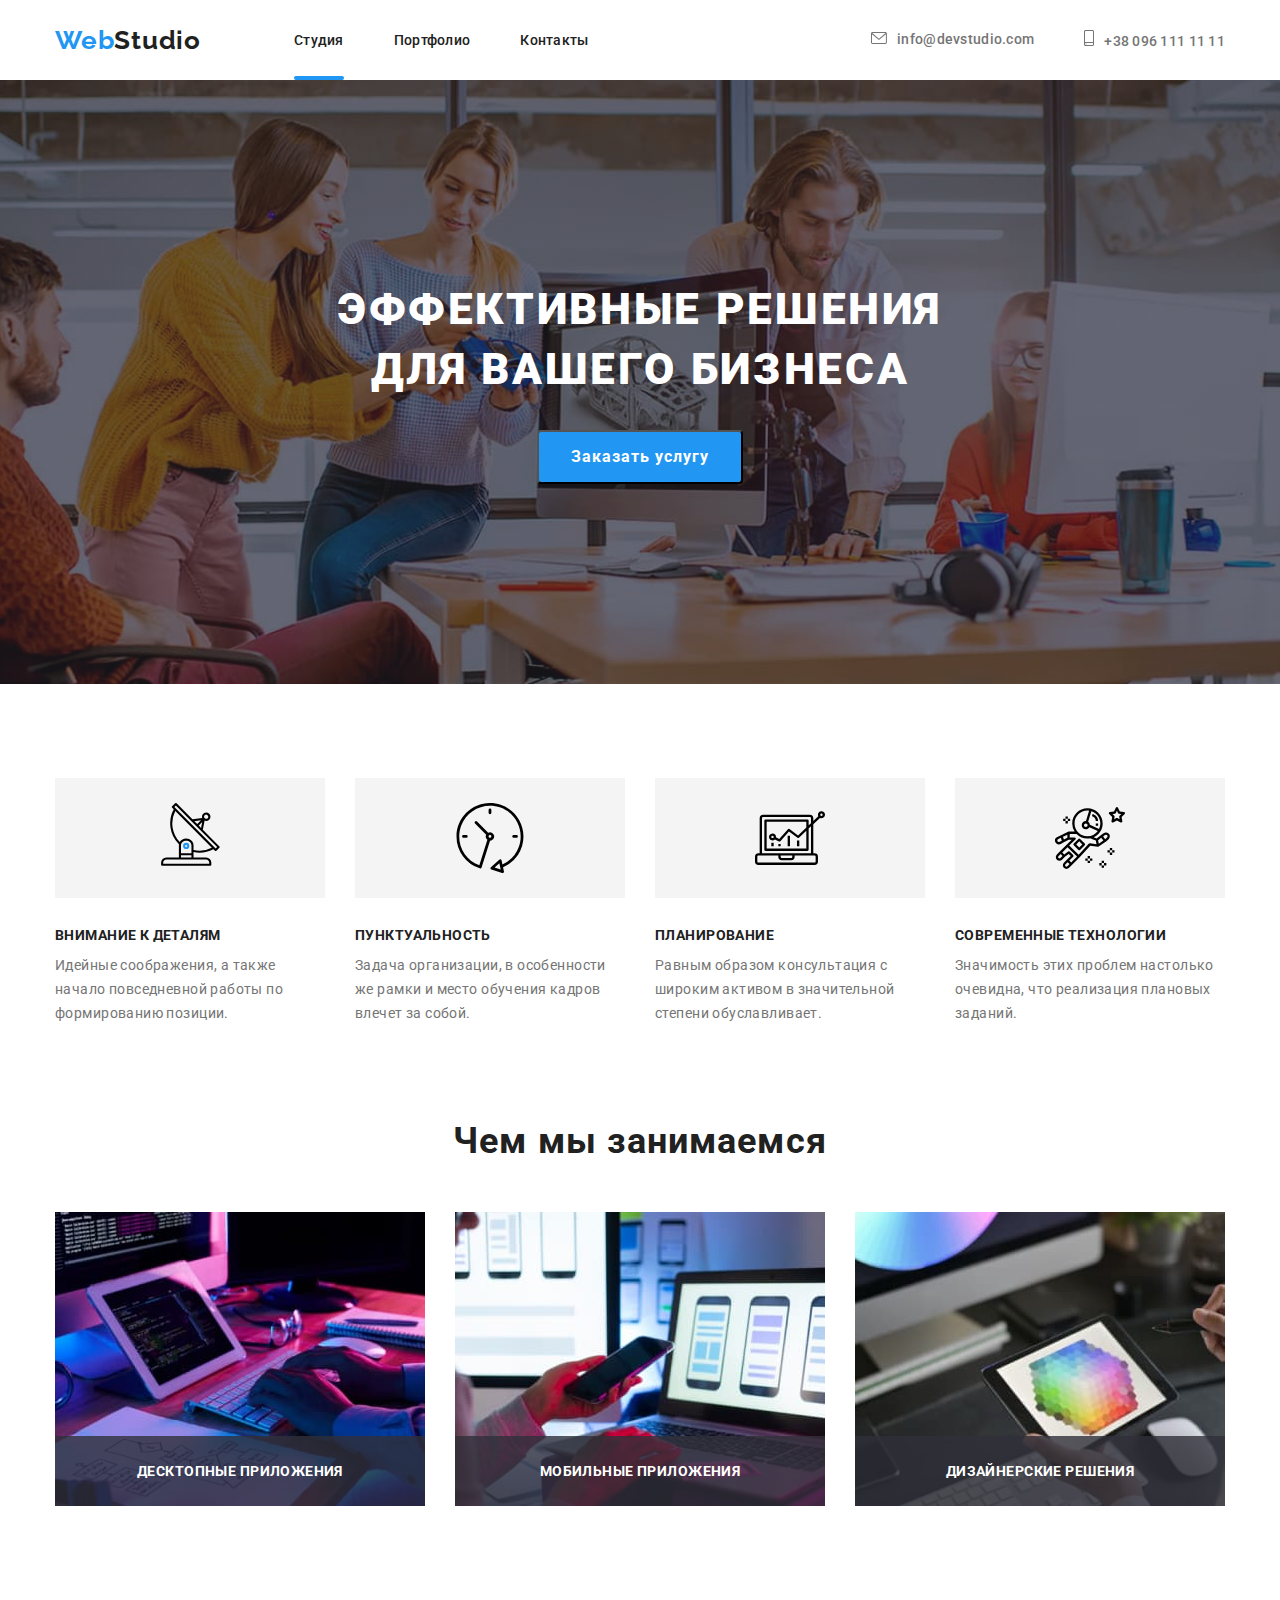
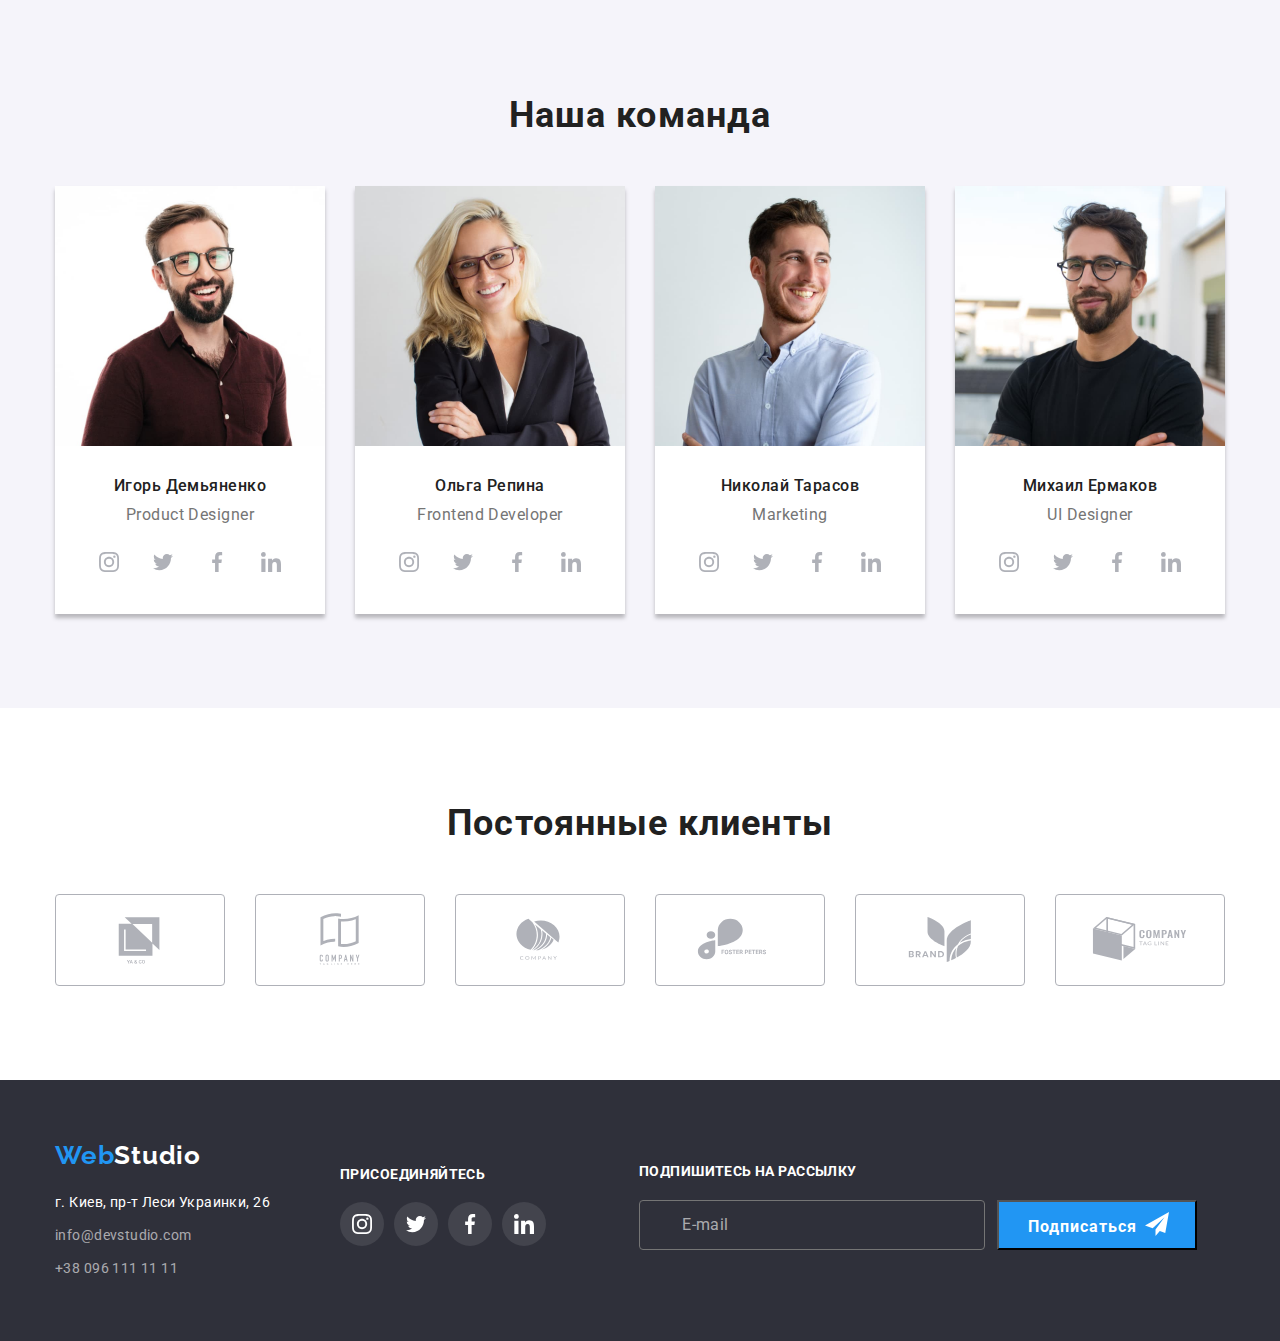
==== index.html @ 15caf830 "add form" ====
<!DOCTYPE html>
<html lang="ru">

<head>
    <meta charset="UTF-8">
    <meta http-equiv="X-UA-Compatible" content="IE=edge">
    <meta name="viewport" content="width=device-width, initial-scale=1.0">
    <title>WebStudio</title>
    <link rel="preconnect" href="https://fonts.googleapis.com">
    <link rel="preconnect" href="https://fonts.gstatic.com" crossorigin>
    <link
        href="https://fonts.googleapis.com/css2?family=Raleway:wght@700&family=Roboto:wght@400;500;700;900&display=swap "
        rel="stylesheet" />
    <link rel="stylesheet" href="https://cdnjs.cloudflare.com/ajax/libs/modern-normalize/1.1.0/modern-normalize.min.css"> 
    <link rel="stylesheet" href="./css/styles.css">
</head>
<body>
    
    <header class="container main-nav">
        
        <a href=""><span class="logo">Web</span><span class="logo-second">Studio</span></a>
        <nav class="">
            <ul class="site-nav list">
                <li class="item"><a href="" class="link activ">Студия</a></li>
                <li class="item"><a href="./portfolio.html" class="link">Портфолио</a></li>
                <li class="item"><a href="" class="link">Контакты</a></li>
            </ul>
        </nav>
            <ul class="auth-nav list">
               <li class="item">
                  
                   <a href="mailto:info@devstudio.com" class="header-contacts">
                       <svg class="icon-contacts" width="16" height="12">
                    <use href="./images/symbol-defs.svg#icon-envelope"></use>
                </svg>info@devstudio.com</a></li>
               <li class="item">
                   
                   <a href="tel:+380961111111" class="header-contacts">
                       <svg class="icon-contacts" width="10" height="16">
                    <use href="./images/symbol-defs.svg#icon-smartphone"></use>
                </svg>+38 096 111 11 11</a></li>
            </ul>
            
    
        
    </header>
    <main>
        <section class="hero">
            <h1 class="hero-title">ЭФФЕКТИВНЫЕ РЕШЕНИЯ<br>ДЛЯ ВАШЕГО БИЗНЕСА</h1>
            <button type="button" class=" pointer hero-button" data-modal-open>Заказать услугу</button>
            <div class="backdrop is-hidden" data-modal>


                <div class="modal">
                                    <form>
                                        <h2 class="modal-title">Оставьте свои данные, мы вам перезвоним</h2>
                                        <div class="form-field">
                                            <label class="label-name" for="name">Имя</label>
                                           <div class="modal-input"><input type="text" name="name" value="" id="name"  />
                                        <svg class="icon-form" width="18" height="18">
                                            <use href="./images/symbol-defs.svg#icon-Vector-3-1"></use>
                                        </svg></div>
                                            
                                        </div>
                                        <div class="form-field">
                                            <label class="label-name" for="tel">Телефон</label>
                                            <div class="modal-input"><input type="text" name="tel" value="" id="tel"  />
                                            <svg class="icon-form" width="18" height="18">
                                                <use href="./images/symbol-defs.svg#icon-Vector-4-1"></use>
                                            </svg></div>
                                        </div>
                                        <div class="form-field">
                                            <label class="label-name" for="mail">Почта</label>
                                           <div class="modal-input"><input type="text" name="mail" value="" id="mail"  />
                                        <svg class="icon-form" width="18" height="18">
                                            <use href="./images/symbol-defs.svg#icon-Vector-5-1"></use>
                                        </svg></div>
                                        </div>

                                        <div class="form-field">
                                            <label class="label-name" for="comment">Коментарий</label>
                                            <textarea name="comment" id="comment" class="comment" cols="" rows="10" placeholder="Введите текст"></textarea>
                                        </div>
                                            <div class="checkbox">
                                                <input type="checkbox" name="accept" value="" id="accept" class="input-checkbox">
                                                <span class="icon-check"><svg  width="15" height="15">
                                                    <use href="./images/symbol-defs.svg#icon-Vector-6"></use></svg></span>
                                            <label for="accept">Соглашаюсь с рассылкой и принимаю <a class="checkbox-link" href="">Условия договора</a></label>
                                        </div>
                                                    
                                                   
                                                    <button class="form-button" type="submit">Отправить</button>
                                    
                                                </form>


                    <button class="modal-close" data-modal-close>
                        <svg class="close" width="11" height="11">
                            <use href="./images/symbol-defs2.svg#icon-Vector"></use>
                        </svg></button>
                </div>
            </div>
        </section>
 
        <section class="section">
            <div class="container">
            <ul class="list section-list">
                <li class="feature">
                    <div class="feature-icons"><svg class="icon-feature" width="70" height="70">
                    <use href="./images/symbol-defs.svg#icon-antenna"></use></svg></div>
                    <h3 class="section-title">ВНИМАНИЕ К ДЕТАЛЯМ</h3>
                    <p class="text">Идейные соображения, а также начало повседневной работы по формированию позиции.</p></li>
                <li class="feature">
                    <div class="feature-icons"><svg class="icon-feature" width="70" height="70">
                    <use href="./images/symbol-defs.svg#icon-clock"></use></svg></div>
                    <h3 class="section-title">ПУНКТУАЛЬНОСТЬ</h3>
                    <p class="text">Задача организации, в особенности же рамки и место обучения кадров влечет за собой.</p></li>
                <li class="feature">
                    <div class="feature-icons"><svg class="icon-feature" width="70" height="70">
                    <use href="./images/symbol-defs.svg#icon-diagram"></use></svg></div>
                    <h3 class="section-title">ПЛАНИРОВАНИЕ</h3>
                    <p class="text">Равным образом консультация с широким активом в значительной степени обуславливает.</p></li>
                <li class="feature">
                    <div class="feature-icons"><svg class="icon-feature" width="70" height="70">
                    <use href="./images/symbol-defs.svg#icon-astronaut"></use></svg></div>
                    <h3 class="section-title">СОВРЕМЕННЫЕ ТЕХНОЛОГИИ</h3>
                    <p class="text">Значимость этих проблем настолько очевидна, что реализация плановых заданий.</p></li>
            </ul>
            </div>
        </section >
        <section class="works">
            <div class="container">
                <h2 class="primary-section-title">Чем мы занимаемся</h2>
                <ul class="list list-works">
                    <li class="work">
                        <img src="images/box1.jpg" alt="ноутбук" width="370">
                        <h3 class="work-title">Десктопные приложения</h3>
                    </li>
                    <li class="work">
                        <img src="images/img2.jpg" alt="телефон" width="370">
                        <h3 class="work-title">Мобильные приложения</h3>
                    </li>
                    <li class="work">
                        <img src="images/img3.jpg" alt="планшет" width="370">
                        <h3 class="work-title">Дизайнерские решения</h3>
                    </li>
                </ul>
            </div>
        </section>
        <section class="team">
            <div class="container">
            <h2 class="team-section-title">Наша команда</h2>
            
                <ul class="list team-section">
                <li class="team-card"><img src="images/photo1.jpg" alt="" width="270">
                    <div class="card"><h3 class="team-names">Игорь Демьяненко</h3>
                    <p class="specialies">Product Designer</p>
                    <ul class="social-team">
                        <li class="list social-list">
                            <a href="" class="social-link">
                                <svg class="icon-team" width="20" height="20">
                                <use href="./images/symbol-defs.svg#icon-instagram"></use>
                            </svg></a>
                        </li>
                        <li class="list social-list">
                            <a href="" class="social-link">
                                <svg class="icon-team" width="20" height="20">
                                <use href="./images/symbol-defs.svg#icon-twitter"></use>
                            </svg></a>
                        </li>
                        <li class="list social-list">
                            <a href="" class="social-link">
                                <svg class="icon-team" width="20" height="20">
                                <use href="./images/symbol-defs.svg#icon-facebook"></use>
                            </svg></a>
                        </li>
                        <li class="list social-list">
                            <a href="" class="social-link">
                                <svg class="icon-team" width="20" height="20">
                                <use href="./images/symbol-defs.svg#icon-linkedin"></use>
                            </svg></a>
                        </li>
                    </ul>
                </div>
                </li>
                <li class="team-card"><img src="images/photo2.jpg" alt="" width="270">
                    <div class="card"><h3 class="team-names">Ольга Репина</h3>
                    <p class="specialies">Frontend Developer</p>
                        <ul class="social-team">
                            <li class="list social-list">
                                <a href="" class="social-link">
                                    <svg class="icon-team" width="20" height="20">
                                        <use href="./images/symbol-defs.svg#icon-instagram"></use>
                                    </svg></a>
                            </li>
                            <li class="list social-list">
                                <a href="" class="social-link">
                                    <svg class="icon-team" width="20" height="20">
                                        <use href="./images/symbol-defs.svg#icon-twitter"></use>
                                    </svg></a>
                            </li>
                            <li class="list social-list">
                                <a href="" class="social-link">
                                    <svg class="icon-team" width="20" height="20">
                                        <use href="./images/symbol-defs.svg#icon-facebook"></use>
                                    </svg></a>
                            </li>
                            <li class="list social-list">
                                <a href="" class="social-link">
                                    <svg class="icon-team" width="20" height="20">
                                        <use href="./images/symbol-defs.svg#icon-linkedin"></use>
                                    </svg></a>
                            </li>
                        </ul>
                </div></li>
                <li class="team-card"><img src="images/photo3.jpg" alt="" width="270">
                    <div class="card"><h3 class="team-names">Николай Тарасов</h3>
                    <p class="specialies">Marketing</p>
                                    <ul class="social-team">
                                        <li class="list social-list">
                                            <a href="" class="social-link">
                                                <svg class="icon-team" width="20" height="20">
                                                    <use href="./images/symbol-defs.svg#icon-instagram"></use>
                                                </svg></a>
                                        </li>
                                        <li class="list social-list">
                                            <a href="" class="social-link">
                                                <svg class="icon-team" width="20" height="20">
                                                    <use href="./images/symbol-defs.svg#icon-twitter"></use>
                                                </svg></a>
                                        </li>
                                        <li class="list social-list">
                                            <a href="" class="social-link">
                                                <svg class="icon-team" width="20" height="20">
                                                    <use href="./images/symbol-defs.svg#icon-facebook"></use>
                                                </svg></a>
                                        </li>
                                        <li class="list social-list">
                                            <a href="" class="social-link">
                                                <svg class="icon-team" width="20" height="20">
                                                    <use href="./images/symbol-defs.svg#icon-linkedin"></use>
                                                </svg></a>
                                        </li>
                                    </ul>
                </div></li>
                <li class="team-card"><img src="images/photo4.jpg" alt="" width="270">
                    <div class="card"><h3 class="team-names">Михаил Ермаков</h3>
                    <p class="specialies">UI Designer</p>
                                    <ul class="social-team">
                                        <li class="list social-list">
                                            <a href="" class="social-link">
                                                <svg class="icon-team" width="20" height="20">
                                                    <use href="./images/symbol-defs.svg#icon-instagram"></use>
                                                </svg></a>
                                        </li>
                                        <li class="list social-list">
                                            <a href="" class="social-link">
                                                <svg class="icon-team" width="20" height="20">
                                                    <use href="./images/symbol-defs.svg#icon-twitter"></use>
                                                </svg></a>
                                        </li>
                                        <li class="list social-list">
                                            <a href="" class="social-link">
                                                <svg class="icon-team" width="20" height="20">
                                                    <use href="./images/symbol-defs.svg#icon-facebook"></use>
                                                </svg></a>
                                        </li>
                                        <li class="list social-list">
                                            <a href="" class="social-link">
                                                <svg class="icon-team" width="20" height="20">
                                                    <use href="./images/symbol-defs.svg#icon-linkedin"></use>
                                                </svg></a>
                                        </li>
                                    </ul>
                </div></li>
        
         </ul>
        </div>
        </section>

        
        <section class="clients">
            <div class="container">
            <h2 class="clients-title">Постоянные клиенты</h2>
            <ul class="clients-list">
                <li class="list">
                    <a href="" class="client">
                     <svg class="icon-client" width="106" height="60">
                     <use href="./images/symbol-defs.svg#icon-Logo"></use>
                    </svg>   
                    </a>
                </li>
                <li class="list">
                    <a href="" class="client">
                    <svg class="icon-client" width="106" height="60">
                    <use href="./images/symbol-defs.svg#icon-Logo1"></use>
                    </svg>    
                    </a>
                </li>
                <li class="list">
                    <a href="" class="client">
                    <svg class="icon-client" width="106" height="60">
                    <use href="./images/symbol-defs.svg#icon-Logo2"></use>
                    </svg>    
                    </a>
                </li>
                <li class="list">
                    <a href="" class="client">
                    <svg class="icon-client" width="106" height="60">
                    <use href="./images/symbol-defs.svg#icon-Logo3"></use>
                    </svg>    
                    </a>
                </li>
                <li class="list">
                    <a href="" class="client">
                    <svg class="icon-client" width="106" height="60">
                     <use href="./images/symbol-defs.svg#icon-Logo4"></use>
                    </svg>    
                    </a>
                </li>
                <li class="list">
                    <a href="" class="client">
                    <svg class="icon-client" width="106" height="60">
                    <use href="./images/symbol-defs.svg#icon-Logo5"></use>
                    </svg>    
                    </a>
                </li>

            </ul>
            </div>
        </section>
    </main>
<footer>
    <div class="container">
        <div class="footer-colunms">
        <div class="footer-colunm1">
         <a href=""><div class="logo-footer"><span class="logo">Web</span><span class="logo-third">Studio</span></div></a>
         <address>
            <p class=address-title>г. Киев, пр-т Леси Украинки, 26</p>
                 <a href="mailto:info@devstudio.com" class="contacts">info@devstudio.com</a>
                 <a href="tel:+380961111111" class="contacts">+38 096 111 11 11</a>
            
         </address>
         </div>
        <div class="footer-colunm2">
            <p class="footer-title">присоединяйтесь</p>
            <ul class="social-footer">
        
             <li class="list social-list">
                <a href="" class="social-list-footer">
                    <svg class="icon-footer" width="20" height="20">
                        <use href="./images/symbol-defs.svg#icon-instagram"></use>
                    </svg></a>
            </li>
            <li class="list social-list">
                <a href="" class="social-list-footer">
                    <svg class="icon-footer" width="20" height="20">
                        <use href="./images/symbol-defs.svg#icon-twitter"></use>
                    </svg></a>
            </li>
            <li class="list social-list">
                <a href="" class="social-list-footer">
                    <svg class="icon-footer" width="20" height="20">
                        <use href="./images/symbol-defs.svg#icon-facebook"></use>
                    </svg></a>
            </li>
            <li class="list social-list">
                <a href="" class="social-list-footer">
                    <svg class="icon-footer" width="20" height="20">
                        <use href="./images/symbol-defs.svg#icon-linkedin"></use>
                    </svg></a>
            </li>
        </ul>
         </div>
            <div class="footer-colunm3">
                <label class="sign" for="mail">Подпишитесь на рассылку</label>
                <div class="sign-input">
                <input type="text" name="mail" class="input" id="mail" placeholder="E-mail"/>
                   <div class="ftr-btn"><button class="footer-button" type="submit">Подписаться</button>
                    <svg class="icon-footer-button" width="24" height="24">
                        <use href="./images/symbol-defs.svg#icon-icon-send"></use>
                    </svg></div>
                </div>
            </div>
      </div>

    </footer>
    <script src="./js/modal.js"></script>
    </body>
    </html>
---- css/styles.css ----
:root {
  --primary-text-color: #757575;
  --title-text-color: #212121;
  --accent-color: #2196f3;
  --primary-bg-color: #ffffff;
  --accent-bg-color: #2f303a;
}
body {
  font-family: Roboto, sans-serif;
  background-color: var(--primary-bg-color);
  color: var(--primary-text-color);
  font-size: 14px;
  font-weight: 400;
  line-height: 1.17;
}

.container {
  margin-left: auto;
  margin-right: auto;
  width: 1200px;
  padding-left: 15px;
  padding-right: 15px;
  
  
}
.logo {
  font-family: raleway;
  color: var(--accent-color);
  font-style: normal;
  font-weight: bold;
  font-size: 26px;
  line-height: 1.19;
  letter-spacing: 0.03em;
}
.logo-second {
  font-family: raleway;
  color: #212121;
  font-size: 26px;
  font-weight: 700;
  line-height: 1.19;
  letter-spacing: 0.03em;
}
.logo-third {
  font-family: raleway;
  color: #ffffff;
  font-size: 26px;
  font-weight: 700;
  line-height: 1.19;
  letter-spacing: 0.03em;
}

/* голубой цвет 2196F3 
основной текст  #757575
заголовки 212121
фон футера  #2F303A 
фон хедера #FFFFFF;

*/
a {
  text-decoration: none;
}

.list {
  list-style: none;
  padding: 0;
  margin: 0;
}



.button {
  background-color: var(--accent-color);
  color: var(--primary-bg-color);
  
}

.pointer {
  cursor: pointer;
}
.filter {
  display: flex;
  justify-content: center; 
}
img {
 display: block;
 width: 100%;
 height: auto;
}




.line {
    border-bottom: 1px solid #ECECEC;
}
.main-nav {
  display: flex;
  align-items: center;
  

}
.site-nav {
  
  display: flex;
  margin-left: 93px;
  
}
.item {
  position: relative;
  display: flex;
  align-items: center;
  transition: 2500ms cubic-bezier(0.4, 0, 0.2, 1);
}

.site-nav .item +.item {
  margin-left: 50px;
  
}
.link {
  position: relative;
  display: block;
  font-weight: 500;
  font-size: 14px;
  line-height: 1.17;
  letter-spacing: 0.02em;
  color: #212121;
  padding-top: 32px;
  padding-bottom: 32px;
  color: var(--title-text-color);
 
  transition: 250ms cubic-bezier(0.4, 0, 0.2, 1);
  
}
.link:hover,
.link:focus {
  color: var(--accent-color);

  
  
}
.link::after {

  content: '';
  position: absolute;
  display: block;
  width: 100%;
  height: 4px;
  border-radius: 2px;
  background-color:var(--accent-color);
  left: 0;
  bottom: 0;
  opacity: 0;
  transition: 250ms cubic-bezier(0.4, 0, 0.2, 1);
}
.link:focus::after,
.link:hover::after {
  opacity: 1;
  
}
.activ::after {
 opacity: 1;
}
.auth-nav {
display: flex;
margin-left: auto;

}
.auth-nav .item + .item {
  margin-left: 50px;
  
}

.header-contacts {
 
  color: var(--primary-text-color);
  font-size: 14px;
  font-style: normal;
  font-weight: 500;
  line-height: 1.14;
  letter-spacing: 0.02em;
  transition: 250ms cubic-bezier(0.4, 0, 0.2, 1);
}


.contacts:hover,
.contacts:focus {
  color: #2196f3;
  
  
}

.icon-contacts {
 fill: currentColor;
 margin: 0;
 margin-right: 10px;
}



.contacts {
  display: block;
  margin-bottom: 9px;
  color: rgba(255, 255, 255, 0.6);
  font-style: normal;
  font-weight: normal;
  font-size: 14px;
  line-height: 1.71;
  letter-spacing: 0.03em;
  transition: 250ms cubic-bezier(0.4, 0, 0.2, 1);
}
.contacts:last-child {
  margin-bottom: 0;
}
.header-contacts:hover,
.header-contacts:focus {
  color: #2196f3;
 
}
.hero {
  background-color: var(--accent-bg-color);
  text-align: center;
  padding-top: 200px;
  padding-bottom: 200px;
  max-width: 1600px;
  margin-left: auto;
  margin-right: auto;
  
  background-image: linear-gradient(
    to right,
    rgba(47, 48, 58, 0.4),
    rgba(47, 48, 58, 0.4)),
    url(../images/Img-bg.jpg);
  background-repeat: no-repeat;
  background-position: center;
  background-size: cover; 
}

.hero-title {
  margin-top: 0;
  margin-bottom: 30px;
  color: var(--primary-bg-color);
  font-style: normal;
  font-weight: 900;
  font-size: 44px;
  line-height: 1.36;

  letter-spacing: 0.06em;
  text-transform: uppercase;
}

.hero-button { 

  margin-left: auto;
  margin-right: auto;
  
  padding: 10px 32px;
  background-color: var(--accent-color);
  color: var(--primary-bg-color);
  font-style: normal;
  font-weight: bold;
  font-size: 16px;
  line-height: 1.88;
  display: flex;
  align-items: center;
  text-align: center;
  letter-spacing: 0.06em;
  border-radius: 4px;
}

.backdrop {
  position: fixed;
  top: 0;
  left: 0;
  width: 100%;
  height: 100%;
  background-color: rgba(0, 0, 0, 0.2);;
  transition: 250ms cubic-bezier(0.4, 0, 0.2, 1);
  z-index: 1;
  
}
.backdrop.is-hidden {
 opacity: 0;
 pointer-events: none;
}
.modal {
  
  display: flex;
  position: relative;
  margin: 0;
  padding: 0 40px;
  top: 50%;
  left: 50%;
  transform: translate(-50%, -50%);
  width: 528px;
  height: 581px;
  background-color: var(--primary-bg-color);
 border-radius: 4px;

}
.modal-close {
  position: absolute;
  display: flex;
  margin-top: 8px;
  margin-right: 8px;
  margin-left: auto;
  top: 0;
  right: 0;
  width: 30px;
  height: 30px;
  box-sizing: border-box;
  border: 1px solid rgba(0, 0, 0, 0.1);
  border-radius: 50%;
  justify-content: center;
  align-items: center;
  cursor: pointer;
  background: var(--primary-bg-color);
 transition: 250ms cubic-bezier(0.4, 0, 0.2, 1);
}
.modal-close:hover {
  fill: #2196F3;
}

.modal-title {
font-style: normal;
font-weight: bold;
font-size: 20px;
line-height: 1.15;
text-align: center;
letter-spacing: 0.03em;

color: var(--title-text-color);
}

.form {
display: flex;
}

.label-name {
  display: flex;
  justify-content: flex-start;
  font-style: normal;
font-weight: normal;
font-size: 12px;
line-height: 14px;


letter-spacing: 0.01em;

color: var(--primary-text-color);
}
input {
  width: 448px;
  height: 40px;
  border-radius: 4px;
  padding-left: 42px;
  border: 1px solid rgba(33, 33, 33, 0.2);
  box-sizing: border-box;
  border-radius: 4px;
  cursor: pointer;
}
.modal-input {
  
  display: inline-flex;
  position: relative;
  margin-bottom: 10px;
  border: 1px solid var(--primary-text-color);
  box-sizing: border-box;
  border-radius: 4px;
  transition: 250ms cubic-bezier(0.4, 0, 0.2, 1);
  
}


.form-field {

  position: relative;
  display: flex;
  margin: 0;
  flex-direction: column;
  margin-bottom: 10px;
  
}
.modal-input:hover {
  cursor: pointer;
 border: 1px solid var(--accent-color);
box-sizing: border-box;
border-radius: 4px;

}
.modal-input:hover .icon-form {
  fill: var(--accent-color);
  
}
.icon-form {
  position: absolute;
  left: 12px;
  bottom: 11px;
  border: none;
  fill: var(--title-text-color);
  transition: 250ms cubic-bezier(0.4, 0, 0.2, 1);
}
textarea {
  resize: none;
  width: 448px;
  height: 120px;
  padding: 12px 16px;
  transition: 250ms cubic-bezier(0.4, 0, 0.2, 1);
}
.comment {
  box-sizing: border-box;
  border: 1px solid var(--primary-text-color);
  border-radius: 4px;
  transition: 250ms cubic-bezier(0.4, 0, 0.2, 1);
}
.comment:hover {
  cursor: pointer;
    box-sizing: border-box;
  border: 1px solid var(--accent-color);
}

.comment::placeholder {
  font-style: normal;
font-weight: normal;
font-size: 14px;
line-height: 1.14;
letter-spacing: 0.01em;

color: rgba(117, 117, 117, 0.5);

}
.checkbox {
  
display: flex;
flex-direction: row;
width: 425px;
height: 24px;
padding-top: 19px;
margin-bottom: 60px;
color: var(--primary-text-color);
margin-left: auto;
margin-right: auto;

}
.icon-check {
  display: inline-block;
  margin-right: 7px;
  border: 2px solid #2a2a2a;
  border-radius: 4px;
background-color: var(--primary-bg-color);
  width: 17px;
  height: 17px;
  margin-right: 9px;
   transition: 250ms cubic-bezier(0.4, 0, 0.2, 1);
}
.input-checkbox:checked + .icon-check{
 
 background-color: var(--accent-color);
 border-color: var(--accent-color);
 background-size: contain;
 background-origin: border-box;
}
.input-checkbox {
  -webkit-appearance: none;
  -moz-appearance: none;
  appearance: none;
  opacity: 0;
  
  position: absolute;
  
  width: 16px;
  height: 15px;
  margin-right: 9px;
  
}
.checkbox-link {
  color: var(--accent-color);
  text-decoration: underline;
}
.form-button {
  width: 200px;
  height: 50px;
  color: #fff;
  background-color: var(--accent-color);
  font-style: normal;
font-weight: bold;
font-size: 16px;
line-height: 1.19;

padding: auto;
letter-spacing: 0.06em;
cursor: pointer;
}

 .list-works {
   display: flex;
 }
 .team-section {
   display: flex;
   
    
 }
 .social-list {
   display: flex;
   justify-content: space-around;
  align-content: center;
  align-items: center;
  justify-content: center;
  
 }
 .social-list:last-child {
 margin-right: 0;
 }
.social-team {
margin: 0;
padding: 16px 32px 0px 32px;
display: flex;
justify-content: space-between;
background-color: var(--primary-bg-color);
}
.icon-team {
  display: flex;
  fill: #AFB1B8;
}

.social-link {
  display: flex;
  width: 44px;
  height: 44px;
  border-radius: 50%;
  align-content: center;
  align-items: center;
  justify-content: center;
  transition: 250ms cubic-bezier(0.4, 0, 0.2, 1);
 
}
.social-link:focus,
.social-link:hover {
 background-color: var(--accent-color);
}
.social-link:focus .icon-team,
.social-link:hover .icon-team {
  fill: var(--primary-bg-color);
}

 .team {
   background-color: #F5F4FA;
   padding-top: 94px;
   padding-bottom: 94px;
 }
 .team-card {
   margin-right: 30px;
   box-shadow: 0px 4px 4px rgba(0, 0, 0, 0.25);
 }
 .team-card:last-child {
   margin-right: 0;
 }
.team-section-title {
  
  margin: 0;
  margin-bottom: 50px;
  color: var(--title-text-color);
  font-style: normal;
  font-weight: 700;
  font-size: 36px;
  line-height: 1.17;
  text-align: center;
  letter-spacing: 0.03em;
}
.team-names {
  margin: 0;
  
  margin-bottom: 10px;
  color: var(--title-text-color);
  font-style: normal;
  font-weight: 500;
  font-size: 16px;
  line-height: 1.19;
  text-align: center;
  letter-spacing: 0.03em;
}
.card {
  padding-top: 30px;
  padding-bottom: 30px;
  background-color: var(--primary-bg-color);
}
.specialies {
  margin: 0;
  
  color: var(--primary-text-color);
  font-style: normal;
  font-weight: 400;
  font-size: 16px;
  line-height: 1.19;
  text-align: center;
  letter-spacing: 0.03em;
}
.section,
.works {
  padding-bottom: 94px;
}
.section{
  padding-top: 94px;
}
.section-title {
  padding: 0;
  margin: 0;
  margin-bottom: 10px;
  color: var(--title-text-color);
  font-style: normal;
  font-weight: bold;
  font-size: 14px;
  line-height: 1.14;
  letter-spacing: 0.03em;
  text-transform: uppercase;
}
.section-list {
  display: flex;
}
.text {
  margin: 0;
  color: var(--primary-text-color);
  font-style: normal;
  font-weight: 400;
  font-size: 14px;
  line-height: 1.71;
  letter-spacing: 0.03em;
}

.feature {
  margin: 0;
  width: 270px;
  margin-right: 30px;
  justify-content: space-between;
}
.feature:last-child {
  margin-right: 0;
}
.feature-icons {
  display: flex;
  margin-bottom: 30px;
  height: 120px;
  justify-content: center;
  align-items: center;
  background-color: #f5f4f4;
}

 
.primary-section-title {
  margin-top: 0;
  margin-bottom: 50px;
  color: var(--title-text-color);
  font-style: normal;
  font-weight: 700;
  font-size: 36px;
  line-height: 1.17;
  text-align: center;
  letter-spacing: 0.03em;
}
.list-works {
  display: flex;
}
.work:last-child {
  margin-right: 0;
}
.work {
 position: relative;
  margin: 0;
  padding: 0;
  margin-right: 30px;
  flex-basis: calc((100%-60px) / 3);
}
.work-title {
  position: absolute;
  bottom: 0;
  margin: 0;
  display: inline-flex;
  justify-content: center;
  align-items: center;
  width: 100%;
  height: 70px;
  font-family: Roboto;
  font-style: normal;
  font-weight: bold;
  font-size: 14px;
  line-height: 16px;
  text-align: center;
  letter-spacing: 0.03em;
  text-transform: uppercase;

  color: #FFFFFF;
  background: rgba(47, 48, 58, 0.8);
}
.clients {
  
  padding-top: 94px;
  padding-bottom: 94px;
  transition: 2500ms cubic-bezier(0.4, 0, 0.2, 1);
}
.clients-list {
  display: flex;
  padding: 0;
  margin: 0;
  justify-content: space-between;
}

.icon-client {
  fill: #AFB1B8;
  transition: 250ms cubic-bezier(0.4, 0, 0.2, 1);
  
}


.client {
  display: flex;
  margin-right: 30px;
  width: 170px;
  height: 92px;
  background-color: var(--primary-bg-color);
  align-items: center;
  justify-content: center;
  box-sizing: border-box;
  border: 1px solid #AFB1B8;
  border-radius: 4px;
  transition: 250ms cubic-bezier(0.4, 0, 0.2, 1);
}
.client:focus,
.client:hover {
  border: 1px solid var(--accent-color);
  
}

.client:focus .icon-client,
.client:hover .icon-client {
  fill:  var(--accent-color); 
}
.client:last-child {
  margin-right: 0;
}

.clients-title {
  margin: 0;
  margin-bottom: 50px;
  color: var(--title-text-color);
  font-style: normal;
  font-weight: 700;
  font-size: 36px;
  line-height: 1.17;
  text-align: center;
  letter-spacing: 0.03em; 
}


}
.portfolio {
  margin-top: 94px;
  margin-bottom: 94px;
}
.portfolio-buttons {
  padding: 6px 22px;

  font-family: Roboto;
  color: var(--title-text-color);
  font-style: normal;
  font-weight: 500;
  font-size: 16px;
  line-height: 1.62;
  text-align: center;
  letter-spacing: 0.03em;
  background: #F5F4FA;
  border-radius: 4px;
  border: rgba(0,0,0,0.3);
  transition: 250ms cubic-bezier(0.4, 0, 0.2, 1);
}
.portfolio-buttons:hover,
.portfolio-buttons:focus {
  background-color: var(--accent-color);
  color: var(--primary-bg-color);
  box-shadow: 0px 3px 1px rgba(0, 0, 0, 0.1), 0px 1px 2px rgba(0, 0, 0, 0.08), 0px 2px 2px rgba(0, 0, 0, 0.12);
  
}
.filter .item {
    margin: 0;
    margin-bottom: 50px;
    margin-right: 8px;
}
.filter .item:last-child {
  margin-right: 0;
}
.portfolio {
  margin: 0;
  padding-bottom: 94px;
  padding-top: 94px;
}


.portfolio-title {
  margin: 0;
  margin-bottom: 4px;
  color: var(--title-text-color);
  font-style: normal;
  font-weight: bold;
  font-size: 18px;
  line-height: 2;
  letter-spacing: 0.06em;
}

.section-text-portfolio {
  margin: 0;
  color: var(--primary-text-color);
  font-style: normal;
  font-weight: 400;
  font-size: 16px;
  line-height: 1.88;
  letter-spacing: 0.03em;
}
.portfolio-list {
  display: flex;
  flex-wrap: wrap;

}
.group {
  width: calc((100% - 60px) / 3);
  margin-right: 30px;
  margin-left: 0;
  margin-bottom: 30px;
  transition: 250ms cubic-bezier(0.4, 0, 0.2, 1);
  
}
.group:focus,
.group:hover {
  box-shadow: 0px 1px 1px rgba(0, 0, 0, 0.12), 0px 4px 4px rgba(0, 0, 0, 0.06), 1px 4px 6px rgba(0, 0, 0, 0.16);
  
}
.group-item {
  border-left: 1px solid  #EEEEEE;
  border-right: 1px solid  #EEEEEE;
  border-bottom: 1px solid  #EEEEEE;
  padding-left: 24px;
  padding-right: 24px;
  padding-top: 20px;
  padding-bottom: 20px;
  
}

.group:nth-child(3n) {
 margin-right: 0;
}
.group:nth-last-child(-n + 3) {
  margin-bottom: 0;
}
.thumb {
  position: relative;
  overflow: hidden;
}

.overlay {
  content: '';

  position: absolute;
  display: inline-block;
  font-style: normal;
  font-weight: normal;
  font-size: 18px;
  line-height: 1.6;
  letter-spacing: 0.03em;
  width: 100%;
  height: 100%;
  bottom: 0;
  left: 0;
  color: var(--primary-bg-color);
  padding: 63px 24px;
  background-color: rgba(33, 150, 243, 0.9);
  
  transform: translateY(100%);
  transition: 250ms cubic-bezier(0.4, 0, 0.2, 1);
  
} 
.group:focus .overlay,
.group:hover .overlay {
    transform: translateY(0);
    
}
.address-title {
  margin: 0;
  margin-bottom: 9px;
  color: var(--primary-bg-color);
  font-style: normal;
  font-weight: 400;
  font-size: 14px;
  line-height: 1.71;
  letter-spacing: 0.03em;
}

footer {
  padding-top: 60px;
  padding-bottom: 60px;
  background-color: var(--accent-bg-color);
}
.logo-footer {
  margin-bottom: 20px;
}
.footer-colunms {
  display: flex;
  padding: 0;
  margin: 0;
  
}
.social-footer {
  margin: 0;
  margin-top: 20px;
  padding: 0;
  display: flex;
  justify-content: space-between;
}
.social-list-footer {
   display: flex;
  width: 44px;
  height: 44px;
  border-radius: 50%;
  align-content: center;
  align-items: center;
  justify-content: center;
  background-color: #43444D;
  transition: 250ms cubic-bezier(0.4, 0, 0.2, 1);
}

.social-list-footer:focus,
.social-list-footer:hover {
  background-color: #2196F3;
}
.footer-colunm2 {
  margin-top: 12px;
  margin-left: 70px;
  width: 206px;
  height: 80px;
}
.footer-title {
  font-style: normal;
font-weight: bold;
font-size: 14px;
line-height: 16px;
letter-spacing: 0.03em;
text-transform: uppercase;
color: #FFFFFF;
}

.icon-footer {
  fill: #fff;
}
.footer-colunm3 {
  
  display: flex;
  flex-direction: column;
  padding: 0;
  width: 570px;
  height: 86px;
  
  margin-left: 93px;
  margin-top: 12px;
  padding-top: 12px;
  
}
.sign {
  color: var(--primary-bg-color);
  padding: 0;
  font-style: normal;
  font-weight: bold;
  font-size: 14px;
  line-height: 1.14;
  letter-spacing: 0.03em;
  text-transform: uppercase;
  margin-bottom: 20px;
  

}
.sign-input {
  display: flex;
  flex-direction: row;
  margin: 0;
margin-right: 12px;
  
}
.sign-input> input {
  box-sizing: border-box;
  border: 1px solid var(--primary-text-color);
  background-color: var(--accent-bg-color);
  width: 358px;
  height: 50px;

}
.footer-button {
 position: relative;
  width: 200px;
  height: 50px;
  color: #fff;
  background-color: var(--accent-color);
  font-style: normal;
  font-weight: bold;
  font-size: 16px;
  line-height: 1.88;

  padding: 10px 62px 10px 29px;
  letter-spacing: 0.06em;
  cursor: pointer;
  margin: 0;
  margin-left: 12px;
}
.icon-footer-button {
  position: absolute;
  margin: 0;
  padding: 0;
  right: 28px;
  top: 12px;
  fill: #FFFFFF;
}
.ftr-btn {
  position: relative;
}
.input {
  color: rgba(255, 255, 255, 0.6);

}
.input::placeholder {
font-size: 16px;
line-height: 1.25;


display: flex;
align-items: center;
letter-spacing: 0.03em;

color: rgba(255, 255, 255, 0.6);
}
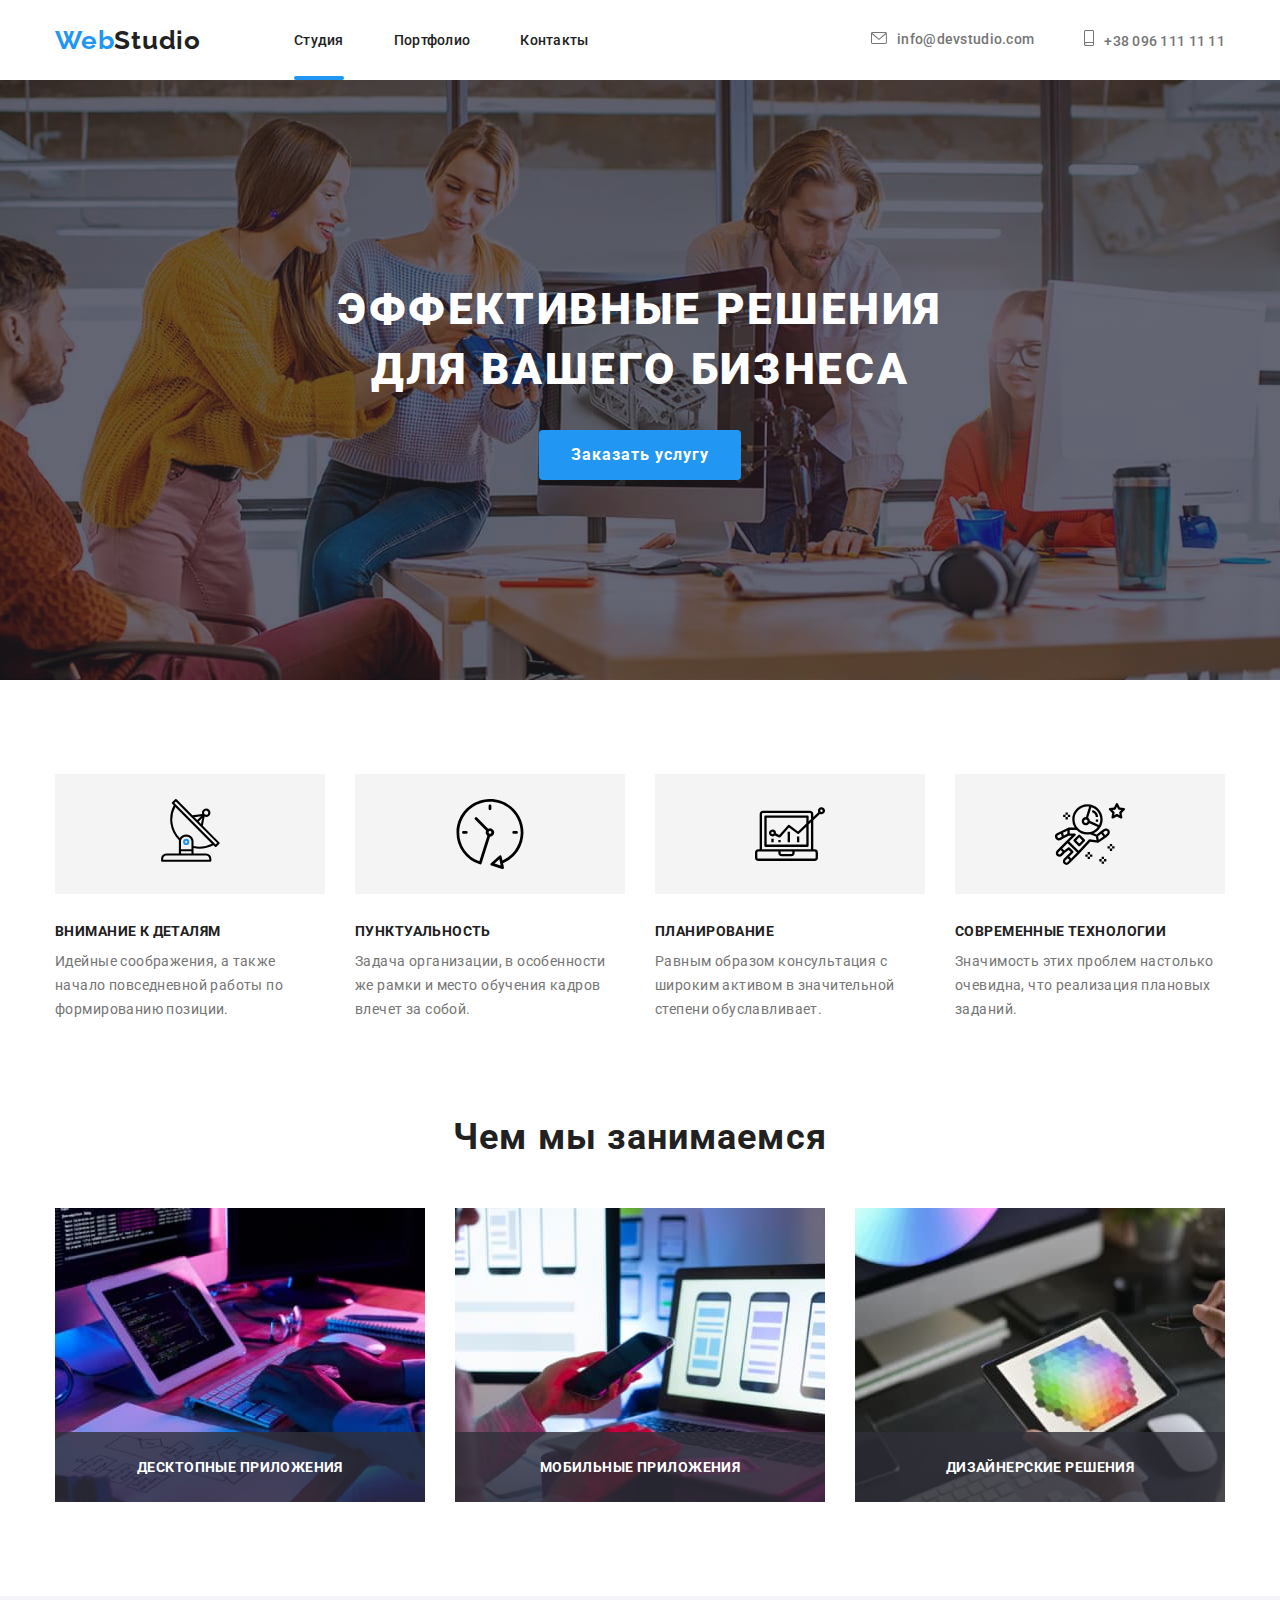
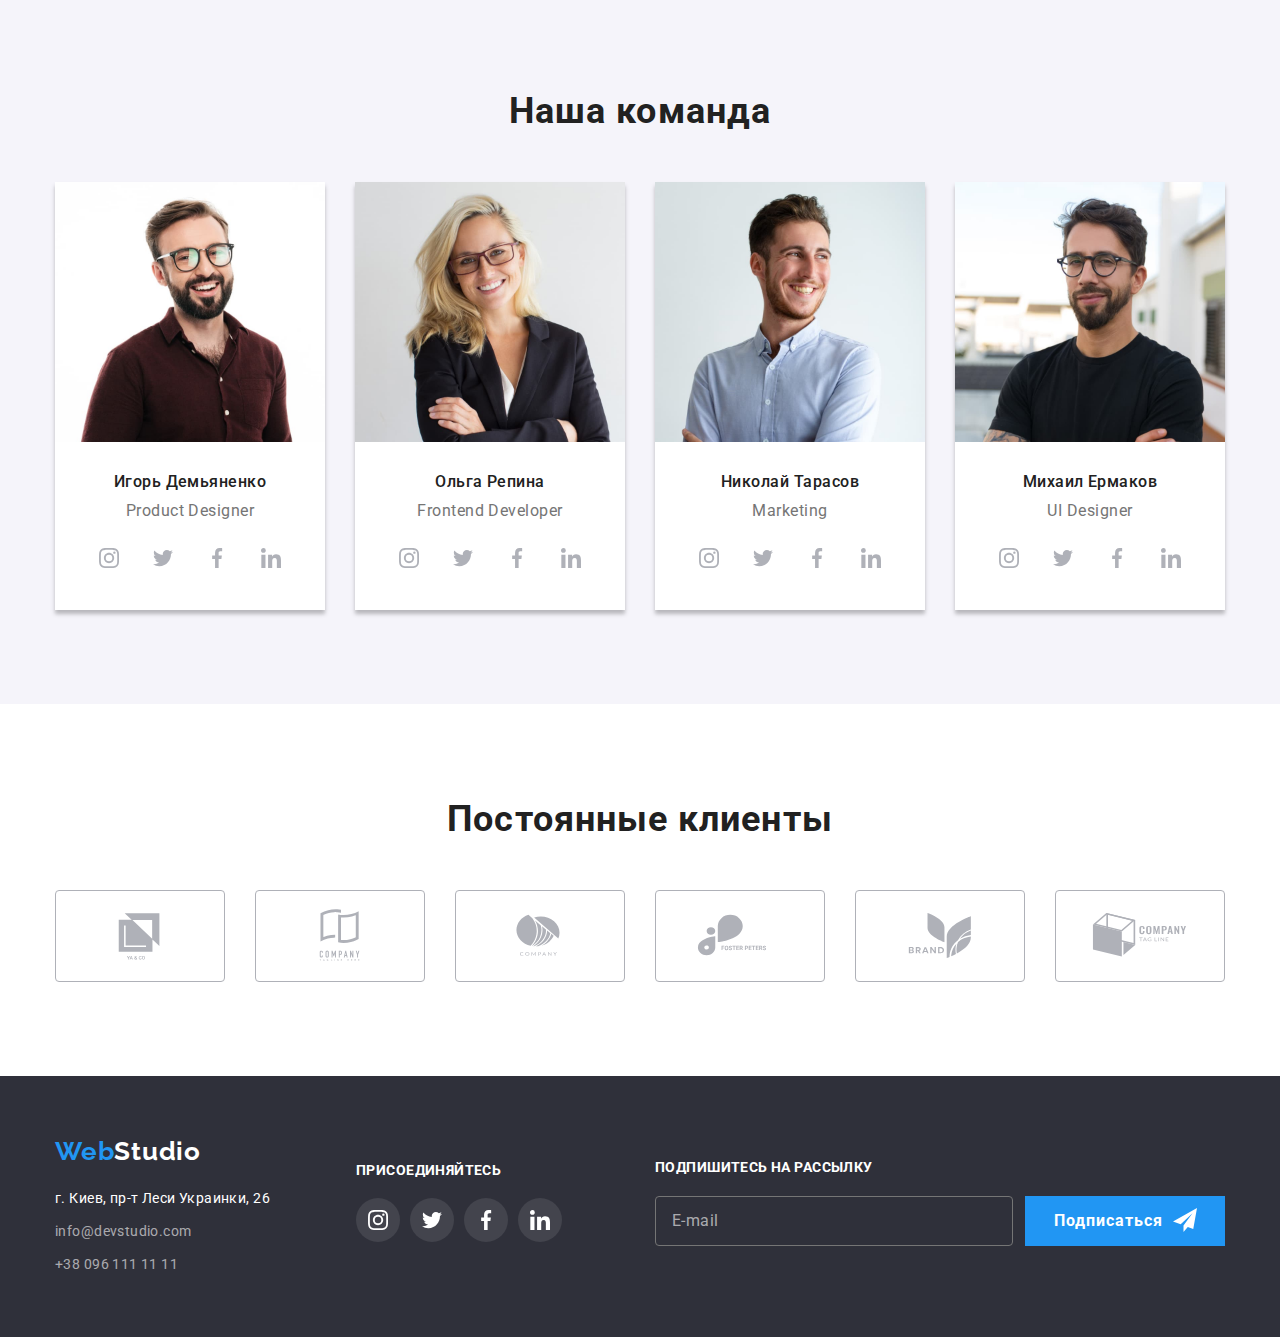
==== commit 9e6e096b: "внес правки" ====
--- a/index.html
+++ b/index.html
@@ -77,9 +77,9 @@
                                         </svg></div>
                                         </div>
 
-                                        <div class="form-field">
+                                        <div class="form-comment">
                                             <label class="label-name" for="comment">Коментарий</label>
-                                            <textarea name="comment" id="comment" class="comment" cols="" rows="10" placeholder="Введите текст"></textarea>
+                                            <textarea name="comment" id="comment" class="comment" rows="10" placeholder="Введите текст"></textarea>
                                         </div>
                                             <div class="checkbox">
                                                 <input type="checkbox" name="accept" value="" id="accept" class="input-checkbox">
@@ -375,7 +375,7 @@
             <div class="footer-colunm3">
                 <label class="sign" for="mail">Подпишитесь на рассылку</label>
                 <div class="sign-input">
-                <input type="text" name="mail" class="input" id="mail" placeholder="E-mail"/>
+                <input type="text" name="е-mail" class="input" id="е-mail" placeholder="E-mail"/>
                    <div class="ftr-btn"><button class="footer-button" type="submit">Подписаться</button>
                     <svg class="icon-footer-button" width="24" height="24">
                         <use href="./images/symbol-defs.svg#icon-icon-send"></use>
@@ -383,7 +383,7 @@
                 </div>
             </div>
       </div>
-
+</div>
     </footer>
     <script src="./js/modal.js"></script>
     </body>
--- a/css/styles.css
+++ b/css/styles.css
@@ -265,6 +265,7 @@
   text-align: center;
   letter-spacing: 0.06em;
   border-radius: 4px;
+  border: none;
 }
 
 .backdrop {
@@ -287,7 +288,7 @@
   display: flex;
   position: relative;
   margin: 0;
-  padding: 0 40px;
+  padding: 40px 40px;
   top: 50%;
   left: 50%;
   transform: translate(-50%, -50%);
@@ -321,6 +322,8 @@
 }
 
 .modal-title {
+  margin: 0;
+  margin-bottom: 12px;
 font-style: normal;
 font-weight: bold;
 font-size: 20px;
@@ -342,6 +345,7 @@
 font-weight: normal;
 font-size: 12px;
 line-height: 14px;
+margin-bottom: 4px;
 
 
 letter-spacing: 0.01em;
@@ -357,17 +361,18 @@
   box-sizing: border-box;
   border-radius: 4px;
   cursor: pointer;
+  outline: none;
 }
 .modal-input {
   
   display: inline-flex;
   position: relative;
   margin-bottom: 10px;
-  border: 1px solid var(--primary-text-color);
+  border: 1px solid #D3D3D3;
   box-sizing: border-box;
   border-radius: 4px;
   transition: 250ms cubic-bezier(0.4, 0, 0.2, 1);
-  
+  outline: none;
 }
 
 
@@ -376,17 +381,31 @@
   position: relative;
   display: flex;
   margin: 0;
+  padding: 0;
   flex-direction: column;
   margin-bottom: 10px;
-  
-}
+  width: 448px;
+  height: 58px;
+  
+}
+input:focus {
+box-sizing: border-box;
+border-radius: 4px;
+border: 1px solid var(--accent-color);
+outline: none;
+}
+
+
 .modal-input:hover {
   cursor: pointer;
- border: 1px solid var(--accent-color);
+ 
 box-sizing: border-box;
 border-radius: 4px;
-
-}
+border: 1px solid var(--accent-color);
+outline: none;
+
+}
+
 .modal-input:hover .icon-form {
   fill: var(--accent-color);
   
@@ -408,15 +427,21 @@
 }
 .comment {
   box-sizing: border-box;
-  border: 1px solid var(--primary-text-color);
+  border: 1px solid #D3D3D3;
   border-radius: 4px;
   transition: 250ms cubic-bezier(0.4, 0, 0.2, 1);
-}
+  outline: none;
+}
+.comment:focus,
 .comment:hover {
   cursor: pointer;
     box-sizing: border-box;
   border: 1px solid var(--accent-color);
 }
+.form-comment {
+  width: 448px;
+  height: 138px;
+}
 
 .comment::placeholder {
   font-style: normal;
@@ -434,8 +459,8 @@
 flex-direction: row;
 width: 425px;
 height: 24px;
-padding-top: 19px;
-margin-bottom: 60px;
+margin-top: 20px;
+margin-bottom: 30px;
 color: var(--primary-text-color);
 margin-left: auto;
 margin-right: auto;
@@ -487,8 +512,12 @@
 line-height: 1.19;
 
 padding: auto;
+margin: 0;
 letter-spacing: 0.06em;
 cursor: pointer;
+box-sizing: border-box;
+border: none;
+
 }
 
  .list-works {
@@ -895,6 +924,7 @@
   padding-top: 60px;
   padding-bottom: 60px;
   background-color: var(--accent-bg-color);
+  margin: 0;
 }
 .logo-footer {
   margin-bottom: 20px;
@@ -904,6 +934,12 @@
   padding: 0;
   margin: 0;
   
+ 
+  
+}
+.footer-colunm1 {
+  width: 231px;
+  height: ;
 }
 .social-footer {
   margin: 0;
@@ -951,11 +987,13 @@
   
   display: flex;
   flex-direction: column;
+  margin: 0;
   padding: 0;
   width: 570px;
   height: 86px;
   
   margin-left: 93px;
+  margin-right: ;
   margin-top: 12px;
   padding-top: 12px;
   
@@ -977,7 +1015,7 @@
   display: flex;
   flex-direction: row;
   margin: 0;
-margin-right: 12px;
+
   
 }
 .sign-input> input {
@@ -1004,6 +1042,7 @@
   cursor: pointer;
   margin: 0;
   margin-left: 12px;
+  border: none;
 }
 .icon-footer-button {
   position: absolute;
@@ -1018,6 +1057,7 @@
 }
 .input {
   color: rgba(255, 255, 255, 0.6);
+  padding: 15px 16px;
 
 }
 .input::placeholder {
